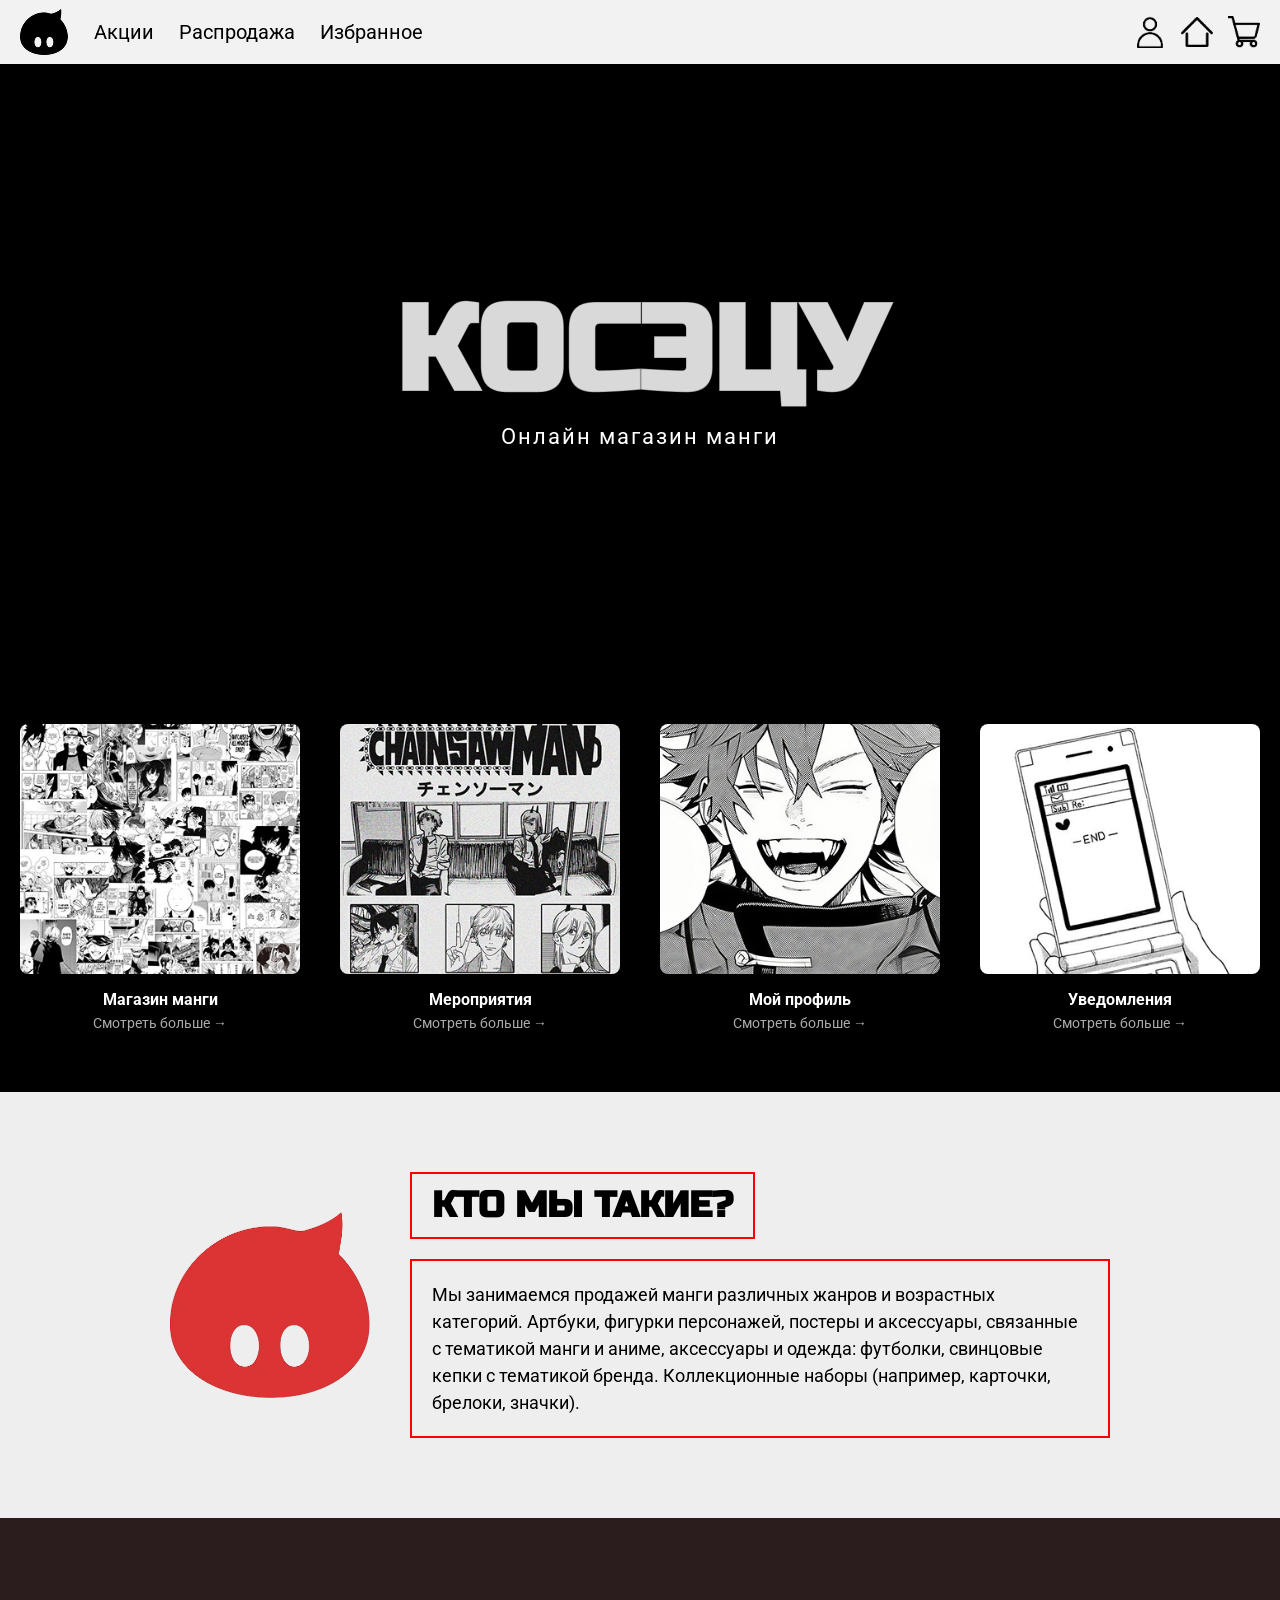
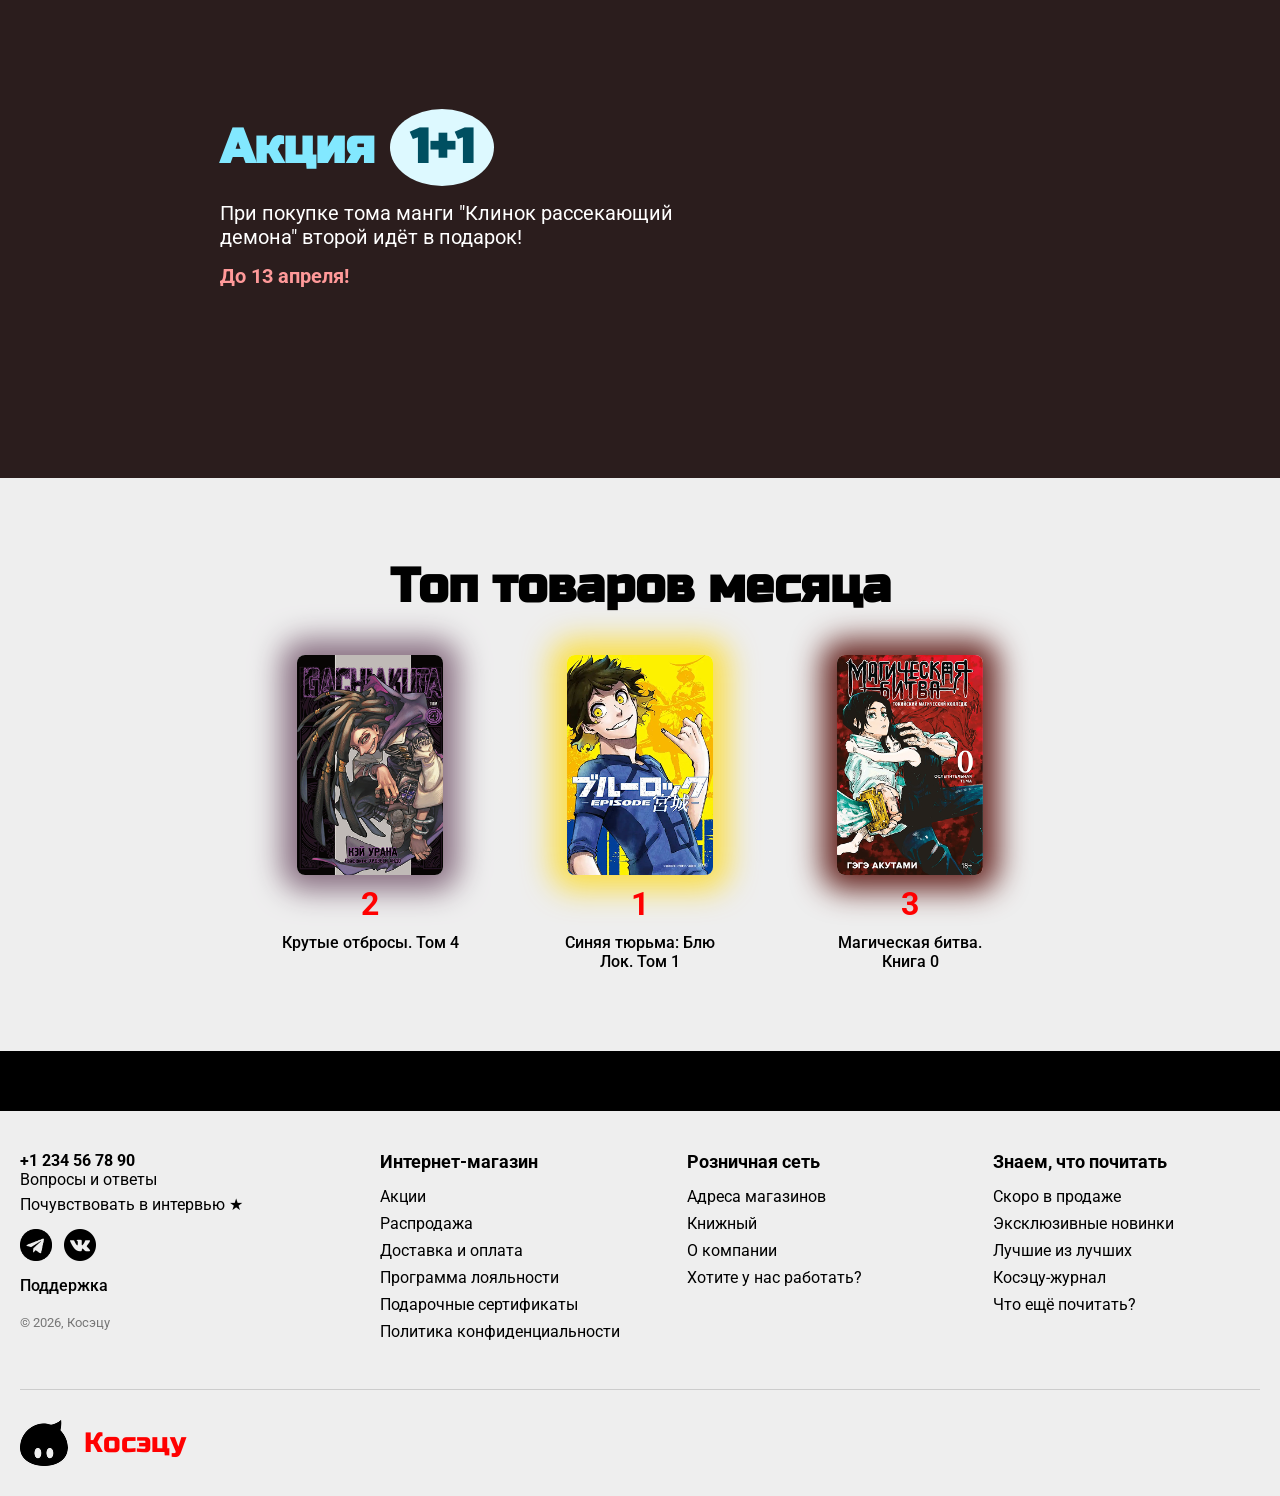
==== index.html @ fb1eaa72 "Add files via upload" ====
<!DOCTYPE html>
<html lang="ru">
<head>
  <meta charset="UTF-8">
  <meta name="viewport" content="width=device-width, initial-scale=1.0">
  <title>КОСЭЦУ — магазин манги</title>
  <link rel="stylesheet" href="css/style.css">
  <link href="https://fonts.googleapis.com/css2?family=Russo+One&family=Roboto:wght@400;700&display=swap" rel="stylesheet">
</head>
<body>

<header class="header">
  <div class="container header-inner">
    <div class="nav-left">
      <img src="images/logo.png" alt="Логотип Косэцу" class="logo-img">
      <nav class="nav-links">
        <a href="#">Акции</a>
        <a href="#">Распродажа</a>
        <a href="#">Избранное</a>
      </nav>
    </div>
    <div class="nav-right">
      <img src="images/user-icon.png" alt="Личный кабинет">
      <img src="images/home-icon.png" alt="Главная">
      <img src="images/cart-icon.png" alt="Корзина">
    </div>
  </div>
</header>

<main>
  <section class="hero">
    <h1 class="hero-title">КОСЭЦУ</h1>
    <p class="hero-subtitle">Онлайн магазин манги</p>
  </section>

  <section class="cards">
    <div class="container cards-grid">
      <div class="card">
        <img src="images/manga-shop.png" alt="Магазин манги">
        <div class="card-title">Магазин манги</div>
        <a href="#" class="card-link">Смотреть больше →</a>
      </div>
      <div class="card">
        <img src="images/events.png" alt="Мероприятия">
        <div class="card-title">Мероприятия</div>
        <a href="#" class="card-link">Смотреть больше →</a>
      </div>
      <div class="card">
        <img src="images/profile.png" alt="Мой профиль">
        <div class="card-title">Мой профиль</div>
        <a href="#" class="card-link">Смотреть больше →</a>
      </div>
      <div class="card">
        <img src="images/notifications.png" alt="Уведомления">
        <div class="card-title">Уведомления</div>
        <a href="#" class="card-link">Смотреть больше →</a>
      </div>
    </div>
  </section>

  <section class="about">
    <div class="container about-inner">
      <img src="images/about-logo.png" alt="Логотип Косэцу" class="about-logo-img">
      <div>
        <h2 class="about-title">КТО МЫ ТАКИЕ?</h2>
        <div class="about-text">
          Мы занимаемся продажей манги различных жанров и возрастных категорий. Артбуки, фигурки персонажей, постеры и аксессуары, связанные с тематикой манги и аниме, аксессуары и одежда: футболки, свинцовые кепки с тематикой бренда. Коллекционные наборы (например, карточки, брелоки, значки).
        </div>
      </div>
    </div>
  </section>

  <section class="promo">
    <div class="container promo-inner">
      <div class="promo-left">
        <h2 class="promo-title">
          Акция
          <span class="promo-circle">1+1</span>
        </h2>
        <p>При покупке тома манги "Клинок рассекающий демона" второй идёт в подарок!</p>
        <p class="promo-date">До 13 апреля!</p>
      </div>
      <div class="promo-img" role="img" aria-label="Изображение акции 1+1"></div>
    </div>
  </section>

  <section class="top">
    <div class="container">
      <h2 class="top-title">Топ товаров месяца</h2>
      <div class="top-grid">
        <div class="top-item second">
          <img src="images/top-2.png" alt="Товар месяца, место 2">
          <div class="num">2</div>
          <div class="top-name">Крутые отбросы. Том 4</div>
        </div>
        <div class="top-item first">
          <img src="images/top-1.png" alt="Товар месяца, место 1">
          <div class="num">1</div>
          <div class="top-name">Синяя тюрьма: Блю Лок. Том 1</div>
        </div>
        <div class="top-item third">
          <img src="images/top-3.png" alt="Товар месяца, место 3">
          <div class="num">3</div>
          <div class="top-name">Магическая битва. Книга 0</div>
        </div>
      </div>
    </div>
  </section>
</main>

<footer class="footer">
  <div class="container">
    <div class="footer-grid">
      <div class="footer-col">
        <div><strong>+1 234 56 78 90</strong></div>
        <div class="footer-link">Вопросы и ответы</div>
        <div class="footer-link">Почувствовать в интервью ★</div>
        <div class="social-icons">
          <img src="images/telegram.png" alt="Telegram" class="social-icon">
          <img src="images/vk.png" alt="ВКонтакте" class="social-icon">
        </div>
        <div class="footer-support">Поддержка</div>
        <div class="footer-copy">© 2026, Косэцу</div>
      </div>
      <div class="footer-col">
        <h4>Интернет-магазин</h4>
        <ul>
          <li>Акции</li>
          <li>Распродажа</li>
          <li>Доставка и оплата</li>
          <li>Программа лояльности</li>
          <li>Подарочные сертификаты</li>
          <li>Политика конфиденциальности</li>
        </ul>
      </div>
      <div class="footer-col">
        <h4>Розничная сеть</h4>
        <ul>
          <li>Адреса магазинов</li>
          <li>Книжный</li>
          <li>О компании</li>
          <li>Хотите у нас работать?</li>
        </ul>
      </div>
      <div class="footer-col">
        <h4>Знаем, что почитать</h4>
        <ul>
          <li>Скоро в продаже</li>
          <li>Эксклюзивные новинки</li>
          <li>Лучшие из лучших</li>
          <li>Косэцу-журнал</li>
          <li>Что ещё почитать?</li>
        </ul>
      </div>
    </div>
    <div class="footer-bottom">
      <div class="footer-logo">
        <img src="images/logo.png" alt="Логотип" class="logo">
        <span class="brand">Косэцу</span>
      </div>
    </div>
  </div>
</footer>

</body>
</html>
---- css/style.css ----
* {
  margin: 0;
  padding: 0;
  box-sizing: border-box;
}

body {
  font-family: 'Roboto', sans-serif;
  background: #000;
  color: #fff;
  padding-top: 64px;
}

.container {
  max-width: 1400px;
  margin: 0 auto;
  padding: 0 20px;
}

/* ===== HEADER ===== */
.header {
  background: #F2F2F2;
  color: #000;
  position: fixed;
  top: 0;
  left: 0;
  width: 100%;
  z-index: 1000;
  box-shadow: 0 2px 10px rgba(0,0,0,0.1);
}

.header-inner {
  display: flex;
  justify-content: space-between;
  align-items: center;
  height: 64px;
}

.nav-left {
  display: flex;
  align-items: center;
  gap: 25px;
}

.logo-img {
  width: 49px;
  height: 46px;
  object-fit: contain;
}

.nav-links {
  display: flex;
  gap: 25px;
  font-size: 20px;
}

.nav-links a {
  cursor: pointer;
  transition: opacity 0.2s;
  text-decoration: none;
  color: inherit;
}

.nav-links a:hover {
  opacity: 0.7;
}

.nav-right {
  display: flex;
  gap: 15px;
}

.nav-right img {
  width: 32px;
  height: 32px;
  object-fit: contain;
  cursor: pointer;
}

/* ===== HERO ===== */
.hero {
  height: 600px;
  background: url('images/hero-bg.png') center/cover no-repeat;
  position: relative;
  display: flex;
  flex-direction: column;
  justify-content: center;
  align-items: center;
  text-align: center;
}

.hero::before {
  content: "";
  position: absolute;
  top: 0;
  left: 0;
  width: 100%;
  height: 100%;
  background: rgba(0,0,0,0.4);
  z-index: 0;
}

.hero-title {
  font-family: 'Russo One', sans-serif;
  font-size: 120px;
  font-weight: bold;
  color: #fff;
  position: relative;
  z-index: 1;
  background-image: url('images/hero-bg.png');
  background-size: cover;
  background-position: center;
  background-clip: text;
  -webkit-background-clip: text;
  color: rgba(255,255,255,0.85);
  text-shadow: none;
  -webkit-text-stroke: 1px rgba(0,0,0,0.3);
}

.hero-subtitle {
  font-size: 22px;
  letter-spacing: 2px;
  position: relative;
  z-index: 1;
  color: #fff;
  text-shadow: 1px 1px 4px rgba(0,0,0,0.5);
}

.hero::after {
  content: "";
  position: absolute;
  bottom: 0;
  left: 0;
  width: 100%;
  height: 150px;
  background: linear-gradient(transparent, #000);
  z-index: 0;
  pointer-events: none;
}

/* ===== CARDS ===== */
.cards {
  padding: 60px 0;
  background: #000;
}

.cards-grid {
  display: flex;
  flex-wrap: wrap;
  justify-content: center;
  gap: 40px;
}

.card {
  flex: 1 1 220px;
  min-width: 200px;
  text-align: center;
}

.card img {
  width: 100%;
  height: 250px;
  object-fit: cover;
  border-radius: 8px;
}

.card-title {
  margin-top: 12px;
  font-weight: 700;
}

.card-link {
  font-size: 14px;
  color: #aaa;
  text-decoration: none;
  display: inline-block;
  margin-top: 6px;
  transition: color 0.2s;
}

.card-link:hover {
  color: #fff;
}

/* ===== ABOUT ===== */
.about {
  background: #eee;
  color: #000;
  padding: 80px 0;
}

.about-inner {
  display: flex;
  flex-wrap: wrap;
  justify-content: center;
  align-items: center;
  gap: 40px;
}

.about-logo-img {
  width: 200px;
  height: auto;
  display: block;
}

.about-title {
  font-family: 'Russo One', sans-serif;
  font-size: 36px;
  border: 2px solid red;
  padding: 10px 20px;
  display: inline-block;
  margin-bottom: 20px;
}

.about-text {
  border: 2px solid red;
  padding: 20px;
  max-width: 700px;
  font-size: 18px;
  line-height: 1.5;
}

/* ===== PROMO ===== */
.promo {
  background: #2b1d1d;
  padding: 80px 0;
}

.promo-inner {
  display: flex;
  justify-content: center;
  align-items: center;
  gap: 20px;
  flex-wrap: wrap;
}

.promo-left {
  max-width: 500px;
  padding-left: 40px;
}

.promo-title {
  font-family: 'Russo One', sans-serif;
  font-size: 48px;
  color: #82E8FF;
  display: flex;
  align-items: center;
  flex-wrap: wrap;
}

.promo-circle {
  display: inline-block;
  background: #DDF9FF;
  border-radius: 50%;
  padding: 10px 20px;
  color: #004F61;
  margin-left: 15px;
  font-weight: bold;
}

.promo-left p {
  font-size: 20px;
  margin-top: 15px;
}

.promo-date {
  font-size: 18px;
  font-weight: bold;
  color: #ff9999;
  margin-top: 10px;
}

.promo-img {
  width: 400px;
  height: 400px;
  background: url('images/promo-image.png') center/cover no-repeat;
  border-radius: 50%;
}

/* ===== TOP ===== */
.top {
  background: #eee;
  color: #000;
  padding: 80px 0;
  text-align: center;
}

.top-title {
  font-family: 'Russo One', sans-serif;
  font-size: 48px;
  margin-bottom: 40px;
}

.top-grid {
  display: flex;
  justify-content: center;
  align-items: stretch;
  gap: 50px;
  flex-wrap: wrap;
}

.top-item {
  text-align: center;
  display: flex;
  flex-direction: column;
  align-items: center;
  width: 220px;
}

.top-item.first img {
  box-shadow: 0 0 30px 15px rgba(255, 215, 0, 0.7);
}
.top-item.second img {
  box-shadow: 0 0 30px 15px #886E81;
}
.top-item.third img {
  box-shadow: 0 0 30px 15px #672622;
}

.top-item img {
  height: 220px;
  width: auto;
  border-radius: 8px;
  transition: box-shadow 0.2s;
}

.top-item .num {
  color: red;
  font-size: 32px;
  font-weight: bold;
  margin: 10px 0 5px;
}

.top-name {
  font-weight: 500;
  font-size: 16px;
  max-width: 180px;
  margin-top: 5px;
}

/* ===== FOOTER ===== */
.footer {
  background: #eee;
  color: #000;
  padding: 40px 0 30px;
  margin-top: 60px;
}

.footer-grid {
  display: grid;
  grid-template-columns: 1.2fr 1fr 1fr 1fr;
  gap: 40px;
  margin-bottom: 40px;
}

.footer-col h4 {
  font-weight: 700;
  margin-bottom: 15px;
  font-size: 18px;
}

.footer-col ul {
  list-style: none;
  padding: 0;
}

.footer-col li {
  margin-bottom: 8px;
  cursor: pointer;
  transition: color 0.2s;
}

.footer-col li:hover {
  color: #555;
}

.footer-link {
  margin-bottom: 6px;
  cursor: pointer;
  transition: color 0.2s;
}

.footer-link:hover {
  color: #555;
}

.social-icons {
  display: flex;
  gap: 12px;
  margin: 15px 0;
}

.social-icon {
  width: 32px;
  height: 32px;
  object-fit: contain;
  cursor: pointer;
  transition: opacity 0.2s;
}

.social-icon:hover {
  opacity: 0.7;
}

.footer-support {
  margin-top: 15px;
  font-weight: 500;
  cursor: pointer;
}

.footer-copy {
  margin-top: 20px;
  color: #777;
  font-size: 13px;
}

.footer-bottom {
  border-top: 1px solid #ccc;
  padding-top: 30px;
  margin-top: 10px;
}

.footer-logo {
  display: flex;
  align-items: center;
  gap: 15px;
}

.footer-logo .logo {
  width: 49px;
  height: 46px;
  object-fit: contain;
}

.footer-logo .brand {
  font-family: 'Russo One', sans-serif;
  font-size: 28px;
  color: red;
}

/* ===== ADAPTIVE ===== */
@media (max-width: 1000px) {
  .footer-grid {
    grid-template-columns: repeat(2, 1fr);
    gap: 30px;
  }
  .hero-title {
    font-size: 80px;
  }
}

@media (max-width: 900px) {
  .cards-grid {
    justify-content: space-around;
  }
  .about-inner {
    text-align: center;
  }
  .about-text {
    margin: 0 auto;
  }
  .hero-title {
    font-size: 70px;
  }
}

@media (max-width: 700px) {
  .footer-grid {
    grid-template-columns: 1fr;
    text-align: center;
  }
  .footer-logo, .social-icons {
    justify-content: center;
  }
  .top-grid {
    flex-direction: column;
    align-items: center;
    gap: 30px;
  }
}

@media (max-width: 600px) {
  body {
    padding-top: 120px;
  }
  .header-inner {
    flex-direction: column;
    height: auto;
    padding: 15px 0;
  }
  .nav-left {
    flex-direction: column;
    gap: 10px;
  }
  .nav-links {
    flex-wrap: wrap;
    justify-content: center;
  }
  .hero-title {
    font-size: 48px;
  }
  .hero {
    height: 400px;
  }
  .cards-grid {
    flex-direction: column;
    align-items: center;
  }
  .card {
    max-width: 300px;
    width: 100%;
  }
  .promo-inner {
    flex-direction: column;
    text-align: center;
  }
  .promo-title {
    justify-content: center;
  }
  .promo-left {
    padding-left: 0;
  }
  .promo-img {
    width: 280px;
    height: 280px;
  }
  .top-name {
    font-size: 14px;
  }
}
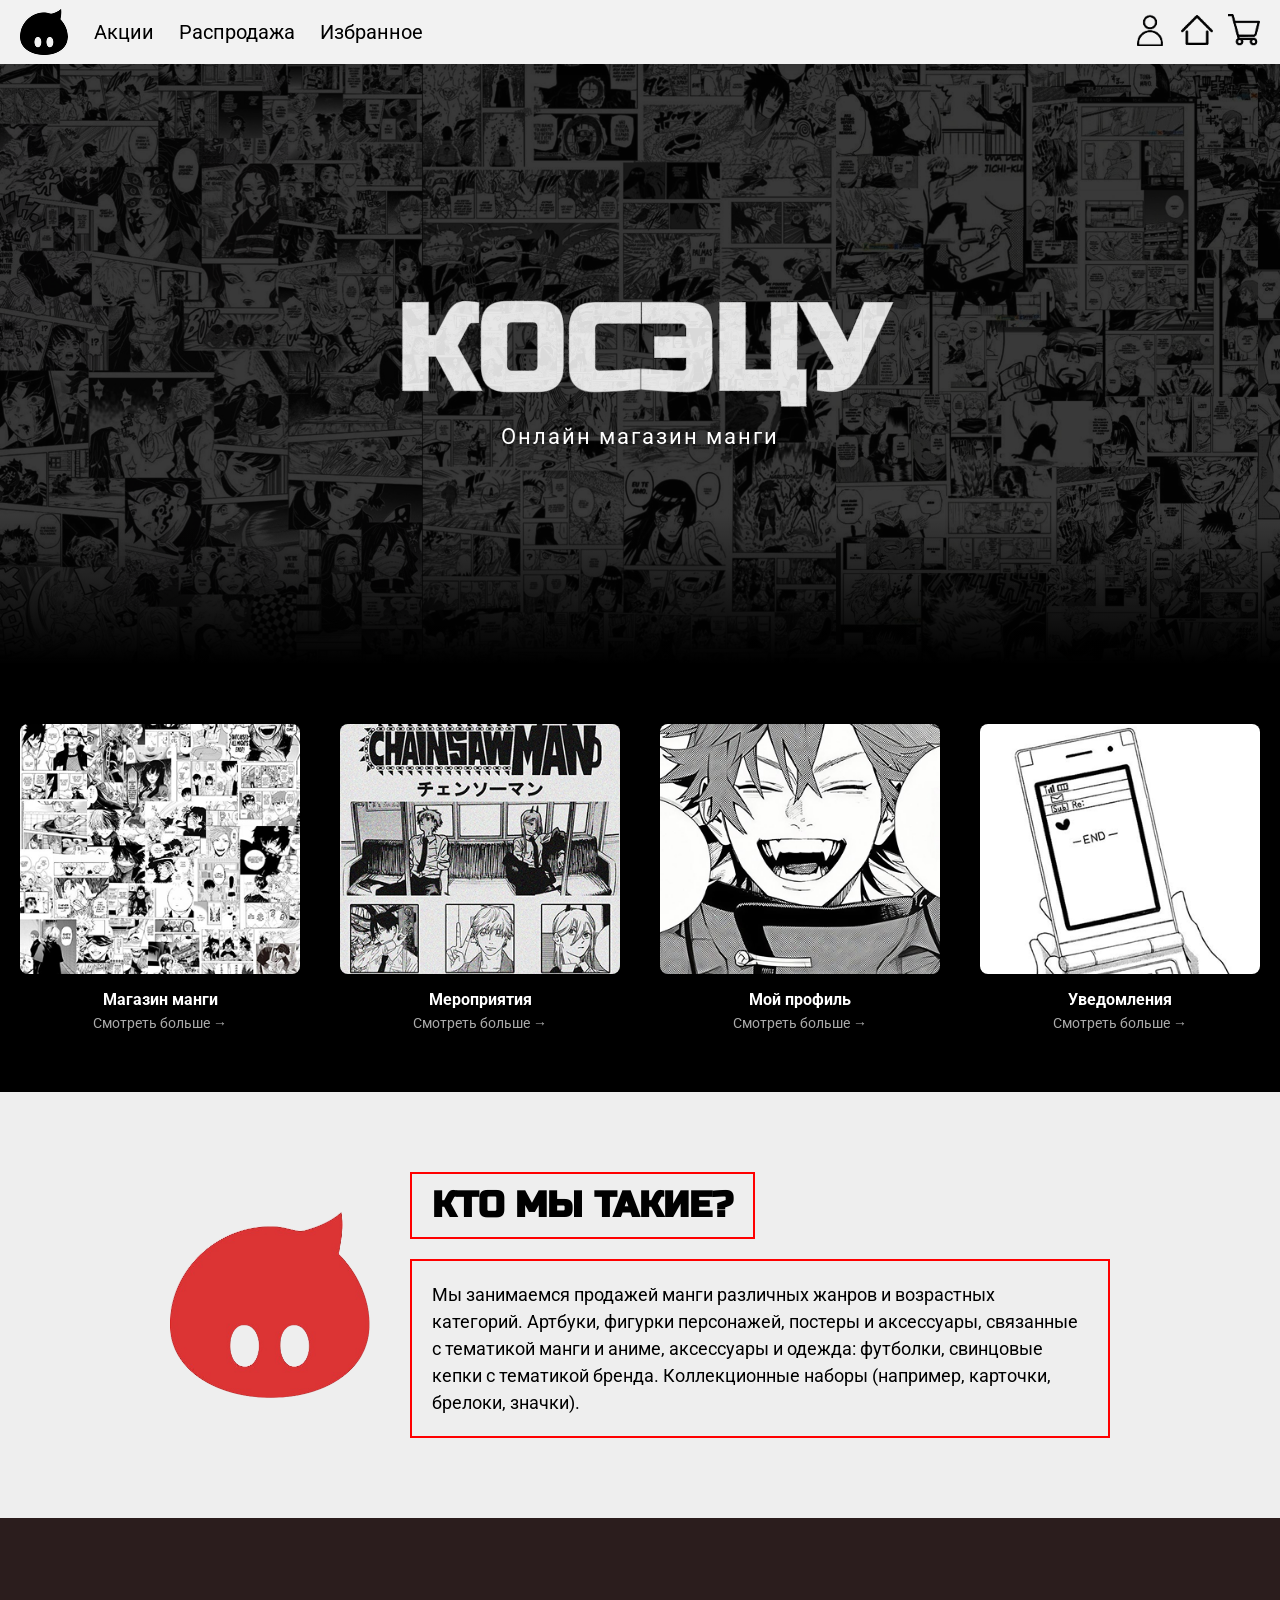
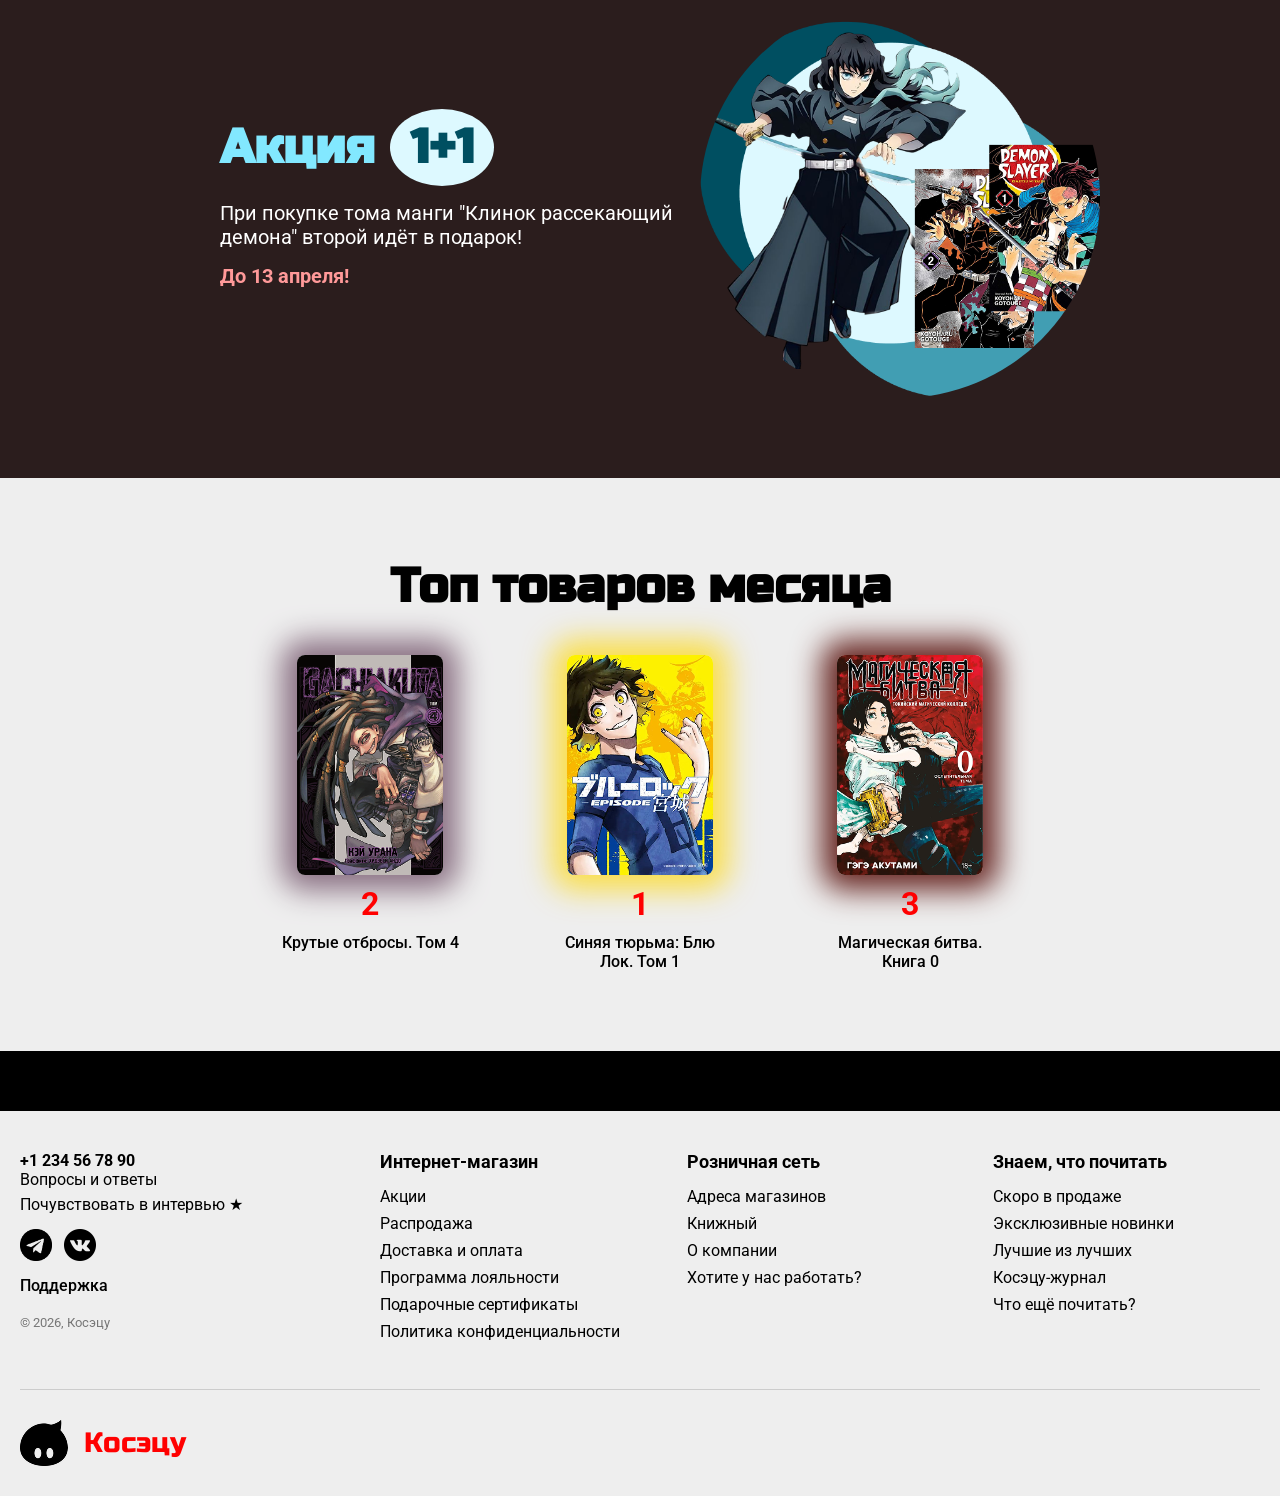
==== commit 15e018e5: "Add files via upload" ====
--- a/index.html
+++ b/index.html
@@ -4,7 +4,7 @@
   <meta charset="UTF-8">
   <meta name="viewport" content="width=device-width, initial-scale=1.0">
   <title>КОСЭЦУ — магазин манги</title>
-  <link rel="stylesheet" href="css/style.css">
+  <link rel="stylesheet" href="style.css">
   <link href="https://fonts.googleapis.com/css2?family=Russo+One&family=Roboto:wght@400;700&display=swap" rel="stylesheet">
 </head>
 <body>
@@ -22,7 +22,9 @@
     <div class="nav-right">
       <img src="images/user-icon.png" alt="Личный кабинет">
       <img src="images/home-icon.png" alt="Главная">
-      <img src="images/cart-icon.png" alt="Корзина">
+    <a href="basket.html">
+  <img src="images/cart-icon.png" alt="Корзина">
+</a>
     </div>
   </div>
 </header>
@@ -38,12 +40,12 @@
       <div class="card">
         <img src="images/manga-shop.png" alt="Магазин манги">
         <div class="card-title">Магазин манги</div>
-        <a href="#" class="card-link">Смотреть больше →</a>
+        <a href="catalog.html" class="card-link">Смотреть больше →</a>
       </div>
       <div class="card">
         <img src="images/events.png" alt="Мероприятия">
         <div class="card-title">Мероприятия</div>
-        <a href="#" class="card-link">Смотреть больше →</a>
+        <a href="news.html" class="card-link">Смотреть больше →</a>
       </div>
       <div class="card">
         <img src="images/profile.png" alt="Мой профиль">
--- a/style.css
+++ b/style.css
@@ -0,0 +1,530 @@
+* {
+  margin: 0;
+  padding: 0;
+  box-sizing: border-box;
+}
+
+body {
+  font-family: 'Roboto', sans-serif;
+  background: #000;
+  color: #fff;
+  padding-top: 64px;
+}
+
+.container {
+  max-width: 1400px;
+  margin: 0 auto;
+  padding: 0 20px;
+}
+
+/* ===== HEADER ===== */
+.header {
+  background: #F2F2F2;
+  color: #000;
+  position: fixed;
+  top: 0;
+  left: 0;
+  width: 100%;
+  z-index: 1000;
+  box-shadow: 0 2px 10px rgba(0,0,0,0.1);
+}
+
+.header-inner {
+  display: flex;
+  justify-content: space-between;
+  align-items: center;
+  height: 64px;
+}
+
+.nav-left {
+  display: flex;
+  align-items: center;
+  gap: 25px;
+}
+
+.logo-img {
+  width: 49px;
+  height: 46px;
+  object-fit: contain;
+}
+
+.nav-links {
+  display: flex;
+  gap: 25px;
+  font-size: 20px;
+}
+
+.nav-links a {
+  cursor: pointer;
+  transition: opacity 0.2s;
+  text-decoration: none;
+  color: inherit;
+}
+
+.nav-links a:hover {
+  opacity: 0.7;
+}
+
+.nav-right {
+  display: flex;
+  gap: 15px;
+}
+
+.nav-right img {
+  width: 32px;
+  height: 32px;
+  object-fit: contain;
+  cursor: pointer;
+}
+
+/* ===== HERO ===== */
+.hero {
+  height: 600px;
+  background: url('images/hero-bg.png') center/cover no-repeat;
+  position: relative;
+  display: flex;
+  flex-direction: column;
+  justify-content: center;
+  align-items: center;
+  text-align: center;
+}
+
+.hero::before {
+  content: "";
+  position: absolute;
+  top: 0;
+  left: 0;
+  width: 100%;
+  height: 100%;
+  background: rgba(0,0,0,0.4);
+  z-index: 0;
+}
+
+.hero-title {
+  font-family: 'Russo One', sans-serif;
+  font-size: 120px;
+  font-weight: bold;
+  color: #fff;
+  position: relative;
+  z-index: 1;
+  background-image: url('images/hero-bg.png');
+  background-size: cover;
+  background-position: center;
+  background-clip: text;
+  -webkit-background-clip: text;
+  color: rgba(255,255,255,0.85);
+  text-shadow: none;
+  -webkit-text-stroke: 1px rgba(0,0,0,0.3);
+}
+
+.hero-subtitle {
+  font-size: 22px;
+  letter-spacing: 2px;
+  position: relative;
+  z-index: 1;
+  color: #fff;
+  text-shadow: 1px 1px 4px rgba(0,0,0,0.5);
+}
+
+.hero::after {
+  content: "";
+  position: absolute;
+  bottom: 0;
+  left: 0;
+  width: 100%;
+  height: 150px;
+  background: linear-gradient(transparent, #000);
+  z-index: 0;
+  pointer-events: none;
+}
+
+/* ===== CARDS ===== */
+.cards {
+  padding: 60px 0;
+  background: #000;
+}
+
+.cards-grid {
+  display: flex;
+  flex-wrap: wrap;
+  justify-content: center;
+  gap: 40px;
+}
+
+.card {
+  flex: 1 1 220px;
+  min-width: 200px;
+  text-align: center;
+}
+
+.card img {
+  width: 100%;
+  height: 250px;
+  object-fit: cover;
+  border-radius: 8px;
+}
+
+.card-title {
+  margin-top: 12px;
+  font-weight: 700;
+}
+
+.card-link {
+  font-size: 14px;
+  color: #aaa;
+  text-decoration: none;
+  display: inline-block;
+  margin-top: 6px;
+  transition: color 0.2s;
+}
+
+.card-link:hover {
+  color: #fff;
+}
+
+/* ===== ABOUT ===== */
+.about {
+  background: #eee;
+  color: #000;
+  padding: 80px 0;
+}
+
+.about-inner {
+  display: flex;
+  flex-wrap: wrap;
+  justify-content: center;
+  align-items: center;
+  gap: 40px;
+}
+
+.about-logo-img {
+  width: 200px;
+  height: auto;
+  display: block;
+}
+
+.about-title {
+  font-family: 'Russo One', sans-serif;
+  font-size: 36px;
+  border: 2px solid red;
+  padding: 10px 20px;
+  display: inline-block;
+  margin-bottom: 20px;
+}
+
+.about-text {
+  border: 2px solid red;
+  padding: 20px;
+  max-width: 700px;
+  font-size: 18px;
+  line-height: 1.5;
+}
+
+/* ===== PROMO ===== */
+.promo {
+  background: #2b1d1d;
+  padding: 80px 0;
+}
+
+.promo-inner {
+  display: flex;
+  justify-content: center;
+  align-items: center;
+  gap: 20px;
+  flex-wrap: wrap;
+}
+
+.promo-left {
+  max-width: 500px;
+  padding-left: 40px;
+}
+
+.promo-title {
+  font-family: 'Russo One', sans-serif;
+  font-size: 48px;
+  color: #82E8FF;
+  display: flex;
+  align-items: center;
+  flex-wrap: wrap;
+}
+
+.promo-circle {
+  display: inline-block;
+  background: #DDF9FF;
+  border-radius: 50%;
+  padding: 10px 20px;
+  color: #004F61;
+  margin-left: 15px;
+  font-weight: bold;
+}
+
+.promo-left p {
+  font-size: 20px;
+  margin-top: 15px;
+}
+
+.promo-date {
+  font-size: 18px;
+  font-weight: bold;
+  color: #ff9999;
+  margin-top: 10px;
+}
+
+.promo-img {
+  width: 400px;
+  height: 400px;
+  background: url('images/promo-image.png') center/cover no-repeat;
+  border-radius: 50%;
+}
+
+/* ===== TOP ===== */
+.top {
+  background: #eee;
+  color: #000;
+  padding: 80px 0;
+  text-align: center;
+}
+
+.top-title {
+  font-family: 'Russo One', sans-serif;
+  font-size: 48px;
+  margin-bottom: 40px;
+}
+
+.top-grid {
+  display: flex;
+  justify-content: center;
+  align-items: stretch;
+  gap: 50px;
+  flex-wrap: wrap;
+}
+
+.top-item {
+  text-align: center;
+  display: flex;
+  flex-direction: column;
+  align-items: center;
+  width: 220px;
+}
+
+.top-item.first img {
+  box-shadow: 0 0 30px 15px rgba(255, 215, 0, 0.7);
+}
+.top-item.second img {
+  box-shadow: 0 0 30px 15px #886E81;
+}
+.top-item.third img {
+  box-shadow: 0 0 30px 15px #672622;
+}
+
+.top-item img {
+  height: 220px;
+  width: auto;
+  border-radius: 8px;
+  transition: box-shadow 0.2s;
+}
+
+.top-item .num {
+  color: red;
+  font-size: 32px;
+  font-weight: bold;
+  margin: 10px 0 5px;
+}
+
+.top-name {
+  font-weight: 500;
+  font-size: 16px;
+  max-width: 180px;
+  margin-top: 5px;
+}
+
+/* ===== FOOTER ===== */
+.footer {
+  background: #eee;
+  color: #000;
+  padding: 40px 0 30px;
+  margin-top: 60px;
+}
+
+.footer-grid {
+  display: grid;
+  grid-template-columns: 1.2fr 1fr 1fr 1fr;
+  gap: 40px;
+  margin-bottom: 40px;
+}
+
+.footer-col h4 {
+  font-weight: 700;
+  margin-bottom: 15px;
+  font-size: 18px;
+}
+
+.footer-col ul {
+  list-style: none;
+  padding: 0;
+}
+
+.footer-col li {
+  margin-bottom: 8px;
+  cursor: pointer;
+  transition: color 0.2s;
+}
+
+.footer-col li:hover {
+  color: #555;
+}
+
+.footer-link {
+  margin-bottom: 6px;
+  cursor: pointer;
+  transition: color 0.2s;
+}
+
+.footer-link:hover {
+  color: #555;
+}
+
+.social-icons {
+  display: flex;
+  gap: 12px;
+  margin: 15px 0;
+}
+
+.social-icon {
+  width: 32px;
+  height: 32px;
+  object-fit: contain;
+  cursor: pointer;
+  transition: opacity 0.2s;
+}
+
+.social-icon:hover {
+  opacity: 0.7;
+}
+
+.footer-support {
+  margin-top: 15px;
+  font-weight: 500;
+  cursor: pointer;
+}
+
+.footer-copy {
+  margin-top: 20px;
+  color: #777;
+  font-size: 13px;
+}
+
+.footer-bottom {
+  border-top: 1px solid #ccc;
+  padding-top: 30px;
+  margin-top: 10px;
+}
+
+.footer-logo {
+  display: flex;
+  align-items: center;
+  gap: 15px;
+}
+
+.footer-logo .logo {
+  width: 49px;
+  height: 46px;
+  object-fit: contain;
+}
+
+.footer-logo .brand {
+  font-family: 'Russo One', sans-serif;
+  font-size: 28px;
+  color: red;
+}
+
+/* ===== ADAPTIVE ===== */
+@media (max-width: 1000px) {
+  .footer-grid {
+    grid-template-columns: repeat(2, 1fr);
+    gap: 30px;
+  }
+  .hero-title {
+    font-size: 80px;
+  }
+}
+
+@media (max-width: 900px) {
+  .cards-grid {
+    justify-content: space-around;
+  }
+  .about-inner {
+    text-align: center;
+  }
+  .about-text {
+    margin: 0 auto;
+  }
+  .hero-title {
+    font-size: 70px;
+  }
+}
+
+@media (max-width: 700px) {
+  .footer-grid {
+    grid-template-columns: 1fr;
+    text-align: center;
+  }
+  .footer-logo, .social-icons {
+    justify-content: center;
+  }
+  .top-grid {
+    flex-direction: column;
+    align-items: center;
+    gap: 30px;
+  }
+}
+
+@media (max-width: 600px) {
+  body {
+    padding-top: 120px;
+  }
+  .header-inner {
+    flex-direction: column;
+    height: auto;
+    padding: 15px 0;
+  }
+  .nav-left {
+    flex-direction: column;
+    gap: 10px;
+  }
+  .nav-links {
+    flex-wrap: wrap;
+    justify-content: center;
+  }
+  .hero-title {
+    font-size: 48px;
+  }
+  .hero {
+    height: 400px;
+  }
+  .cards-grid {
+    flex-direction: column;
+    align-items: center;
+  }
+  .card {
+    max-width: 300px;
+    width: 100%;
+  }
+  .promo-inner {
+    flex-direction: column;
+    text-align: center;
+  }
+  .promo-title {
+    justify-content: center;
+  }
+  .promo-left {
+    padding-left: 0;
+  }
+  .promo-img {
+    width: 280px;
+    height: 280px;
+  }
+  .top-name {
+    font-size: 14px;
+  }
+}
